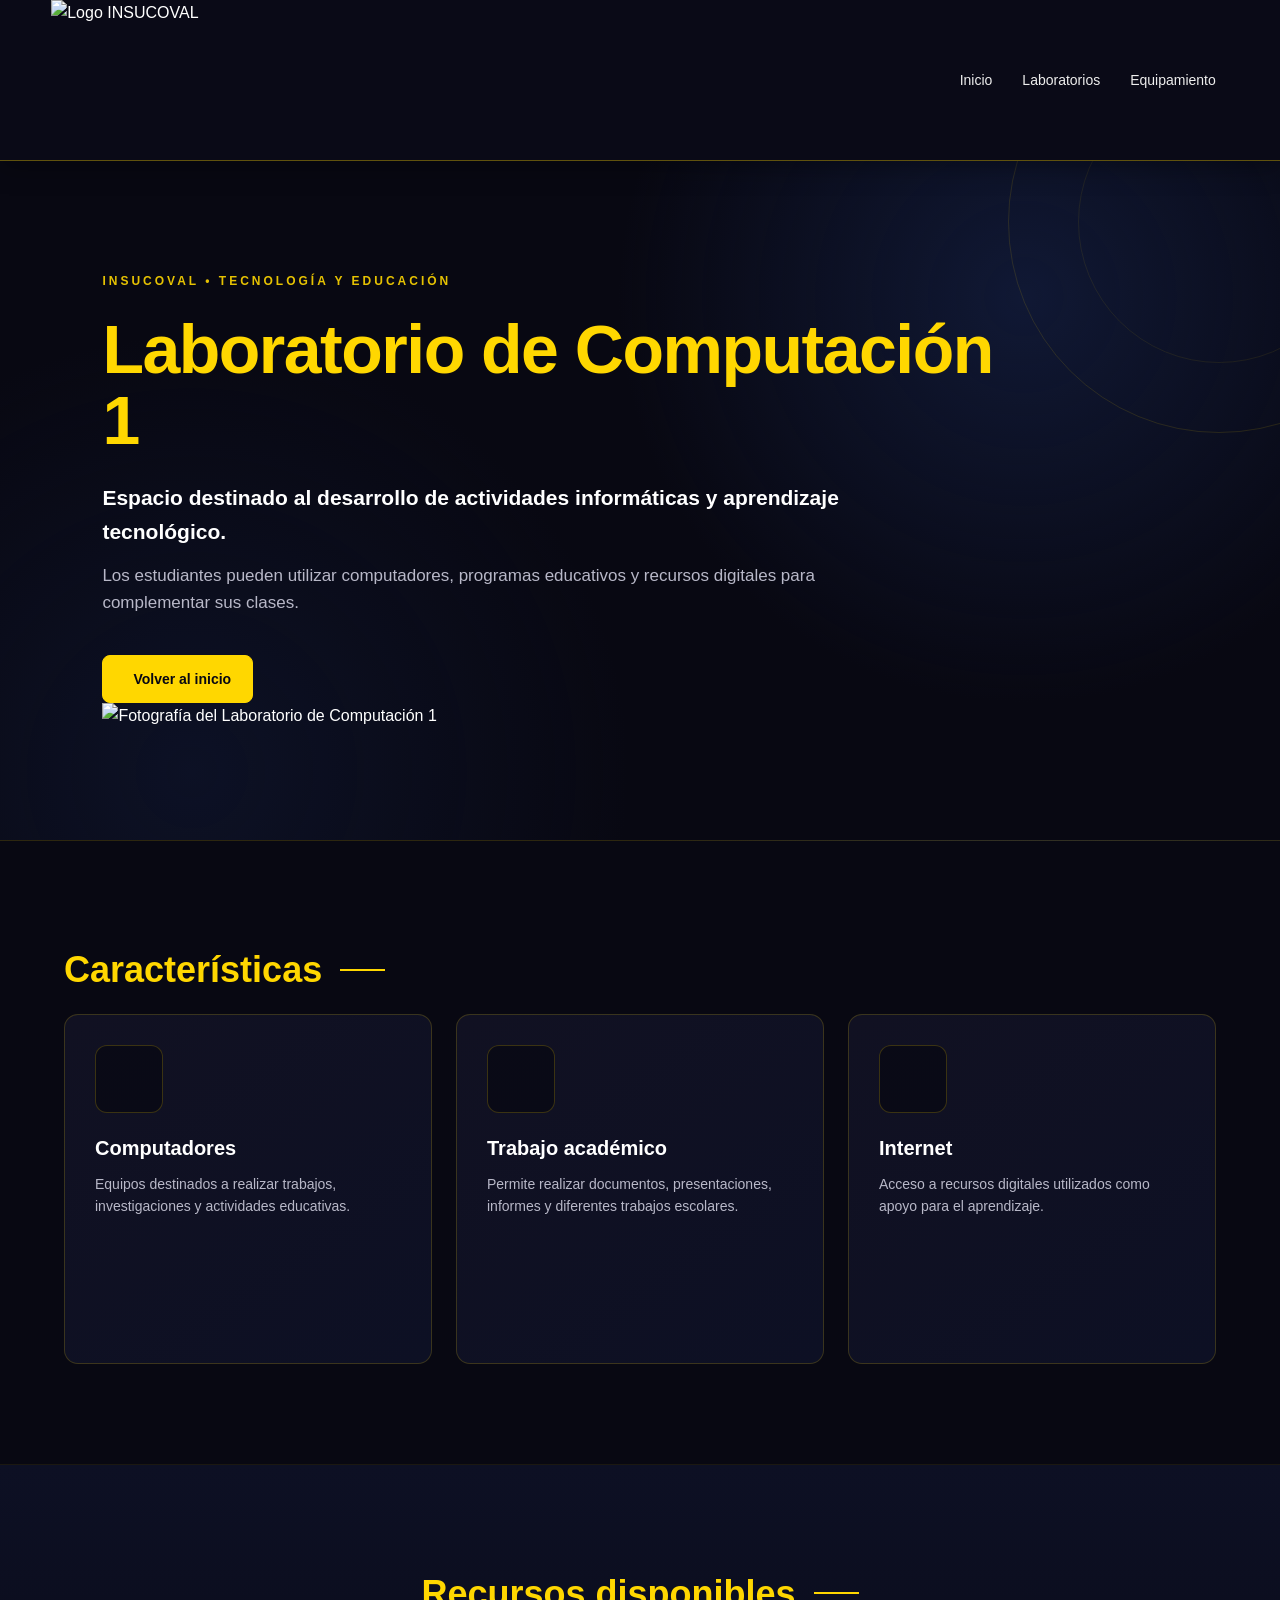
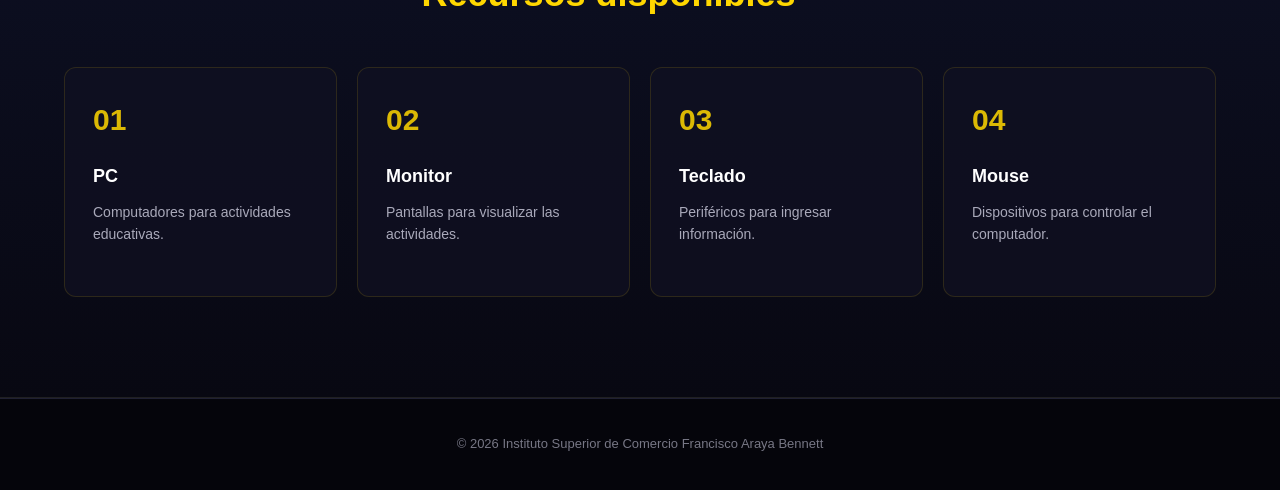
==== laboratorio1.html @ 27d72684 "Add files via upload" ====
<!DOCTYPE html>
<html lang="es">

<head>
    <meta charset="UTF-8">
    <meta name="viewport" content="width=device-width, initial-scale=1.0">

    <title>Laboratorio de Computación 1 | INSUCOVAL</title>

    <link rel="stylesheet" href="estilos.css">

    <script src="https://unpkg.com/lucide@latest"></script>
</head>

<body>

<header>

    <nav>

                   <div class="espacio-logo"> <img src="file:///C:/Users/Alumno/Downloads/ChatGPT%20Image%20Sep%204,%202026,%2009_43_34%20AM.png" alt="Logo INSUCOVAL"> </div>


        <ul>
            <li><a href="index.html">Inicio</a></li>
            <li><a href="index.html#laboratorios">Laboratorios</a></li>
            <li><a href="index.html#equipamiento">Equipamiento</a></li>
        </ul>

    </nav>

</header>


<main>

<section class="hero laboratorio-hero">

    <div class="hero-contenido">

        <div class="hero-text">

        <h2>
            Laboratorio de Computación 1
        </h2>

        <p>
            Espacio destinado al desarrollo de actividades
            informáticas y aprendizaje tecnológico.
        </p>

        <p>
            Los estudiantes pueden utilizar computadores,
            programas educativos y recursos digitales para
            complementar sus clases.
        </p>

        <br>

        <a href="index.html" class="boton">
            <i data-lucide="arrow-left"></i>
            Volver al inicio
        </a>

        </div>

        <div class="hero-imagen">
            <img src="imagenes/laboratorio1.jpg" alt="Fotografía del Laboratorio de Computación 1">
        </div>

    </div>

</section>


<section class="seccion">

    <h2>Características</h2>

    <div class="tarjetas">

        <article class="tarjeta">

            <div class="icono">
                <i data-lucide="monitor"></i>
            </div>

            <h3>Computadores</h3>

            <p>
                Equipos destinados a realizar trabajos,
                investigaciones y actividades educativas.
            </p>

        </article>


        <article class="tarjeta">

            <div class="icono">
                <i data-lucide="file-text"></i>
            </div>

            <h3>Trabajo académico</h3>

            <p>
                Permite realizar documentos, presentaciones,
                informes y diferentes trabajos escolares.
            </p>

        </article>


        <article class="tarjeta">

            <div class="icono">
                <i data-lucide="globe"></i>
            </div>

            <h3>Internet</h3>

            <p>
                Acceso a recursos digitales utilizados
                como apoyo para el aprendizaje.
            </p>

        </article>

    </div>

</section>


<section class="seccion oscuro">

    <h2>Recursos disponibles</h2>

    <div class="equipos">

        <div>
            <strong>01</strong>
            <h3>PC</h3>
            <p>Computadores para actividades educativas.</p>
        </div>

        <div>
            <strong>02</strong>
            <h3>Monitor</h3>
            <p>Pantallas para visualizar las actividades.</p>
        </div>

        <div>
            <strong>03</strong>
            <h3>Teclado</h3>
            <p>Periféricos para ingresar información.</p>
        </div>

        <div>
            <strong>04</strong>
            <h3>Mouse</h3>
            <p>Dispositivos para controlar el computador.</p>
        </div>

    </div>

</section>

</main>


<footer>
    <p>
        © 2026 Instituto Superior de Comercio Francisco Araya Bennett
    </p>
</footer>


<script src="script.js"></script>

<script>
    lucide.createIcons();
</script>

</body>
</html>
---- estilos.css ----
* {
    margin: 0;
    padding: 0;
    box-sizing: border-box;
}

html {
    scroll-behavior: smooth;
}

body {
    font-family: "Segoe UI", Arial, Helvetica, sans-serif;
    background: #080812;
    color: #ffffff;
    line-height: 1.6;
}


/* ==================== VARIABLES ==================== */

:root {
    --negro: #080812;
    --negro-header: #0b0b18;

    --azul-noche: #0d1024;
    --azul-card: #111122;
    --azul-claro: #111a38;

    --amarillo: #ffd700;
    --amarillo-oscuro: #d4a900;

    --texto: #ffffff;
    --texto-secundario: #b8b8c8;

    --borde: rgba(255, 215, 0, 0.18);

    --radio: 14px;

    --sombra:
        0 15px 40px rgba(0, 0, 0, 0.35);
}


/* ==================== HEADER ==================== */

header {
    position: sticky;
    top: 0;
    z-index: 1000;

    width: 100%;

    background: rgba(11, 11, 24, 0.94);

    border-bottom: 1px solid rgba(255, 215, 0, 0.35);

    backdrop-filter: blur(12px);

    box-shadow:
        0 5px 25px rgba(0, 0, 0, 0.35);
}


nav {
    width: 92%;
    max-width: 1250px;

    min-height: 82px;

    margin: auto;

    display: flex;
    align-items: center;
    justify-content: space-between;

    gap: 25px;
}


/* ==================== LOGO ==================== */

.logo {
    display: flex;
    align-items: center;

    gap: 12px;

    color: white;

    text-decoration: none;

    flex-shrink: 0;

    transition: 0.3s ease;
}

.logo:hover {
    transform: translateY(-1px);
}


/* Contenedor */

.espacio-logo {
    width: 160px;
    height: 160px;

    display: flex;
    align-items: center;
    justify-content: center;

    overflow: hidden;
}


/* Imagen */

.espacio-logo img {
    width: 160px;
    height: 160px;

    object-fit: contain;

    display: block;
}


/* Texto */

.logo span {
    color: var(--amarillo);

    font-size: 21px;

    font-weight: 800;

    letter-spacing: 1px;
}


/* ==================== MENÚ ==================== */
.titulo-activo {
    transform: scale(1.03);
    transition: transform 0.3s ease;
}

nav ul {
    display: flex;
    align-items: center;

    gap: 4px;

    list-style: none;
}

nav ul li {
    list-style: none;
}

nav ul li a {
    display: flex;
    align-items: center;

    gap: 7px;

    padding: 10px 13px;

    border-radius: 8px;

    color: #eeeeee;

    text-decoration: none;

    font-size: 14px;

    font-weight: 500;

    transition: 0.25s ease;
}

nav ul li a:hover {
    color: var(--amarillo);

    background: rgba(17, 26, 56, 0.9);

    transform: translateY(-1px);
}


/* ==================== ICONOS ==================== */

nav a svg {
    width: 17px;
    height: 17px;
}

.boton svg {
    width: 18px;
    height: 18px;
}

.icono svg {
    width: 38px;
    height: 38px;

    color: var(--amarillo);

    stroke-width: 1.7;
}

.equipos h3 svg {
    width: 21px;
    height: 21px;

    color: var(--amarillo);
}

.informacion h2 svg,
.contacto h2 svg {
    color: var(--amarillo);
}

footer svg {
    width: 16px;
    height: 16px;

    color: var(--amarillo);

    vertical-align: middle;
}


/* ==================== BOTÓN MENÚ ==================== */

.menu-btn {
    display: none;

    width: 45px;
    height: 42px;

    background: transparent;

    color: var(--amarillo);

    border: 1px solid var(--amarillo);

    border-radius: 8px;

    font-size: 23px;

    cursor: pointer;

    transition: 0.3s;
}

.menu-btn:hover {
    background: var(--amarillo);

    color: var(--negro);
}


/* ==================== HERO ==================== */

.hero {
    min-height: 680px;

    display: flex;
    align-items: center;

    padding: 90px 8%;

    position: relative;

    overflow: hidden;

    background:
        radial-gradient(
            circle at 80% 20%,
            rgba(17, 26, 56, 0.9),
            transparent 35%
        ),
        radial-gradient(
            circle at 15% 90%,
            rgba(17, 26, 56, 0.5),
            transparent 35%
        ),
        var(--negro);

    border-bottom: 1px solid rgba(255, 215, 0, 0.15);
}


/* Líneas decorativas */

.hero::before {
    content: "";

    position: absolute;

    width: 420px;
    height: 420px;

    right: -150px;
    top: -150px;

    border: 1px solid rgba(255, 215, 0, 0.12);

    border-radius: 50%;
}

.hero::after {
    content: "";

    position: absolute;

    width: 280px;
    height: 280px;

    right: -80px;
    top: -80px;

    border: 1px solid rgba(255, 215, 0, 0.08);

    border-radius: 50%;
}


.hero > div {
    position: relative;

    z-index: 2;

    max-width: 900px;
}


/* Pequeño detalle superior */

.hero > div::before {
    content: "INSUCOVAL • TECNOLOGÍA Y EDUCACIÓN";

    display: block;

    color: var(--amarillo);

    font-size: 12px;

    font-weight: 700;

    letter-spacing: 3px;

    margin-bottom: 22px;

    opacity: 0.9;
}


/* Título */

.hero h2 {
    display: flex;
    align-items: center;

    gap: 15px;

    margin-bottom: 25px;

    color: var(--amarillo);

    font-size: clamp(38px, 5.5vw, 68px);

    font-weight: 800;

    line-height: 1.05;

    letter-spacing: -1.5px;
}

.hero h2 svg {
    width: 52px;
    height: 52px;

    flex-shrink: 0;
}


/* Texto */

.hero p {
    max-width: 780px;

    margin-bottom: 13px;

    color: var(--texto-secundario);

    font-size: 17px;
}

.hero p:first-of-type {
    color: #ffffff;

    font-size: 21px;

    font-weight: 600;
}


/* ==================== BOTONES ==================== */

.boton {
    display: inline-flex;

    align-items: center;
    justify-content: center;

    gap: 9px;

    padding: 12px 21px;

    border: 1px solid var(--amarillo);

    border-radius: 8px;

    background: var(--amarillo);

    color: var(--negro);

    text-decoration: none;

    font-size: 14px;

    font-weight: 700;

    transition:
        transform 0.25s ease,
        box-shadow 0.25s ease,
        background 0.25s ease;
}

.boton:hover {
    transform: translateY(-3px);

    background: transparent;

    color: var(--amarillo);

    box-shadow:
        0 8px 25px rgba(255, 215, 0, 0.12);
}


/* ==================== SECCIONES ==================== */

.seccion {
    width: 90%;
    max-width: 1200px;

    margin: auto;

    padding: 100px 0;
}


.seccion > h2 {
    display: flex;
    align-items: center;

    gap: 10px;

    margin-bottom: 15px;

    color: var(--amarillo);

    font-size: 36px;

    font-weight: 750;
}


/* Línea decorativa */

.seccion > h2::after {
    content: "";

    display: block;

    width: 45px;
    height: 2px;

    margin-left: 8px;

    background: var(--amarillo);
}


/* Descripción */

.descripcion-seccion {
    max-width: 780px;

    margin-bottom: 45px;

    color: var(--texto-secundario);

    font-size: 16px;
}


/* ==================== TARJETAS ==================== */

.tarjetas {
    display: grid;

    grid-template-columns:
        repeat(3, 1fr);

    gap: 24px;
}


/* Tarjeta */

.tarjeta {
    position: relative;

    min-height: 350px;

    padding: 30px;

    display: flex;
    flex-direction: column;

    background:
        linear-gradient(
            145deg,
            #111122,
            #0d1024
        );

    border: 1px solid var(--borde);

    border-radius: var(--radio);

    overflow: hidden;

    opacity: 0;

    transform: translateY(25px);

    transition:
        opacity 0.6s ease,
        transform 0.35s ease,
        border-color 0.35s ease,
        box-shadow 0.35s ease;
}


/* Barra superior */

.tarjeta::before {
    content: "";

    position: absolute;

    top: 0;
    left: 0;

    width: 100%;
    height: 3px;

    background: var(--amarillo);

    transform: scaleX(0);

    transform-origin: left;

    transition: 0.35s;
}


.tarjeta:hover::before {
    transform: scaleX(1);
}


/* Visible */

.tarjeta.visible {
    opacity: 1;

    transform: translateY(0);
}


/* Hover */

.tarjeta:hover {
    transform: translateY(-8px);

    border-color: rgba(255, 215, 0, 0.55);

    box-shadow:
        0 18px 45px rgba(0, 0, 0, 0.45),
        0 0 25px rgba(255, 215, 0, 0.04);
}


/* Icono */

.icono {
    width: 68px;
    height: 68px;

    margin-bottom: 22px;

    display: flex;
    align-items: center;
    justify-content: center;

    background: rgba(8, 8, 18, 0.7);

    border: 1px solid rgba(255, 215, 0, 0.2);

    border-radius: 12px;

    transition: 0.3s;
}


.tarjeta:hover .icono {
    border-color: var(--amarillo);

    transform: scale(1.05);
}


/* Título */

.tarjeta h3 {
    display: flex;
    align-items: center;

    gap: 8px;

    margin-bottom: 12px;

    color: #ffffff;

    font-size: 20px;

    line-height: 1.3;
}


/* Texto */

.tarjeta p {
    flex-grow: 1;

    color: var(--texto-secundario);

    font-size: 14px;
}


/* ==================== SECCIÓN EQUIPAMIENTO ==================== */

.oscuro {
    width: 100%;
    max-width: none;

    padding-left: 5%;
    padding-right: 5%;

    background:
        linear-gradient(
            180deg,
            #0d1024,
            #080812
        );

    border-top: 1px solid rgba(255, 215, 0, 0.08);

    border-bottom: 1px solid rgba(255, 215, 0, 0.08);
}


.oscuro > h2 {
    max-width: 1200px;

    margin-left: auto;
    margin-right: auto;

    justify-content: center;

    text-align: center;
}


/* Equipos */

.equipos {
    max-width: 1200px;

    margin: 45px auto 0;

    display: grid;

    grid-template-columns:
        repeat(4, 1fr);

    gap: 20px;
}


.equipos > div {
    position: relative;

    padding: 28px;

    min-height: 230px;

    background: rgba(17, 17, 34, 0.75);

    border: 1px solid rgba(255, 215, 0, 0.13);

    border-radius: 12px;

    transition: 0.3s;
}


.equipos > div:hover {
    transform: translateY(-6px);

    border-color: rgba(255, 215, 0, 0.45);

    box-shadow:
        0 12px 35px rgba(0, 0, 0, 0.3);
}


/* Número */

.equipos strong {
    display: block;

    margin-bottom: 18px;

    color: var(--amarillo);

    font-size: 30px;

    font-weight: 800;

    opacity: 0.85;
}


/* Título */

.equipos h3 {
    display: flex;
    align-items: center;

    gap: 8px;

    margin-bottom: 10px;

    color: #ffffff;

    font-size: 18px;
}


/* Texto */

.equipos p {
    color: #a9a9ba;

    font-size: 14px;
}


/* ==================== SOBRE EL INSTITUTO ==================== */

.informacion {
    max-width: 900px;

    padding-top: 110px;
    padding-bottom: 110px;
}


.informacion h2 {
    margin-bottom: 30px;
}


.informacion p {
    color: #c4c4d0;

    font-size: 16px;

    line-height: 1.8;
}


/* Primer párrafo */

.informacion p:first-of-type {
    color: #ffffff;

    font-size: 18px;

    font-weight: 500;
}


/* ==================== CONTACTO ==================== */

.contacto {
    position: relative;

    padding: 95px 20px;

    text-align: center;

    background:
        radial-gradient(
            circle at center,
            #111a38,
            #080812 65%
        );

    border-top: 1px solid rgba(255, 215, 0, 0.3);
}


.contacto h2 {
    display: flex;
    align-items: center;
    justify-content: center;

    gap: 10px;

    margin-bottom: 15px;

    color: var(--amarillo);

    font-size: 34px;
}


.contacto p {
    color: var(--texto-secundario);

    font-size: 16px;
}


/* ==================== FOOTER ==================== */

footer {
    padding: 30px 20px;

    text-align: center;

    background: #05050b;

    border-top: 1px solid #202033;

    color: #777785;

    font-size: 13px;
}


footer p {
    margin: 5px 0;
}


/* ==================== BOTÓN VOLVER ARRIBA ==================== */

.arriba {
    position: fixed;

    right: 25px;
    bottom: 25px;

    width: 48px;
    height: 48px;

    display: flex;
    align-items: center;
    justify-content: center;

    border: 1px solid var(--amarillo);

    border-radius: 50%;

    background: #10102a;

    color: var(--amarillo);

    font-size: 21px;

    cursor: pointer;

    opacity: 0;
    visibility: hidden;

    transform: translateY(15px);

    transition: 0.3s;

    z-index: 999;
}


.arriba.mostrar {
    opacity: 1;

    visibility: visible;

    transform: translateY(0);
}


.arriba:hover {
    background: var(--amarillo);

    color: var(--negro);

    transform: translateY(-4px);
}


/* =========================================================
   RESPONSIVE
   ========================================================= */


/* ==================== TABLET ==================== */

@media (max-width: 1050px) {

    nav {
        width: 94%;
    }

    nav ul {
        gap: 0;
    }

    nav ul li a {
        padding: 9px 8px;

        font-size: 13px;
    }


    .tarjetas {
        grid-template-columns:
            repeat(2, 1fr);
    }


    .equipos {
        grid-template-columns:
            repeat(2, 1fr);
    }

}


/* ==================== MÓVIL ==================== */

@media (max-width: 720px) {

    /* HEADER */

    nav {
        min-height: 75px;

        position: relative;
    }


    /* LOGO */

    .espacio-logo,
    .espacio-logo img {
        width: 55px;
        height: 55px;
    }


    .logo span {
        font-size: 18px;
    }


    /* BOTÓN */

    .menu-btn {
        display: block;
    }


    /* MENÚ */

    nav ul {
        position: absolute;

        top: 75px;
        left: 0;

        width: 100%;

        display: none;

        flex-direction: column;

        padding: 8px;

        background: #0b0b18;

        border: 1px solid rgba(255, 215, 0, 0.15);

        border-top: none;

        border-radius: 0 0 10px 10px;

        box-shadow:
            0 15px 30px rgba(0, 0, 0, 0.4);
    }


    nav ul.mostrar {
        display: flex;
    }


    nav ul li {
        width: 100%;
    }


    nav ul li a {
        width: 100%;

        justify-content: center;

        padding: 13px;
    }


    /* HERO */

    .hero {
        min-height: 600px;

        padding: 75px 7%;
    }


    .hero > div::before {
        font-size: 10px;

        letter-spacing: 2px;
    }


    .hero h2 {
        flex-direction: column;

        align-items: flex-start;

        font-size: 42px;

        letter-spacing: -0.8px;
    }


    .hero h2 svg {
        width: 42px;
        height: 42px;
    }


    .hero p {
        font-size: 16px;
    }


    .hero p:first-of-type {
        font-size: 18px;
    }


    /* SECCIONES */

    .seccion {
        width: 88%;

        padding: 75px 0;
    }


    .seccion > h2 {
        font-size: 30px;
    }


    /* TARJETAS */

    .tarjetas {
        grid-template-columns: 1fr;
    }


    .tarjeta {
        min-height: 320px;
    }


    /* EQUIPOS */

    .oscuro {
        padding-left: 6%;
        padding-right: 6%;
    }


    .equipos {
        grid-template-columns: 1fr;
    }


    /* CONTACTO */

    .contacto {
        padding: 75px 20px;
    }


    .contacto h2 {
        flex-direction: column;

        font-size: 28px;
    }


    /* BOTÓN ARRIBA */

    .arriba {
        right: 18px;
        bottom: 18px;

        width: 45px;
        height: 45px;
    }

}


/* ==================== MÓVIL PEQUEÑO ==================== */

@media (max-width: 450px) {

    .logo span {
        font-size: 16px;
    }


    .espacio-logo,
    .espacio-logo img {
        width: 48px;
        height: 48px;
    }


    .hero {
        padding-left: 6%;
        padding-right: 6%;
    }


    .hero h2 {
        font-size: 34px;
    }


    .hero > div::before {
        letter-spacing: 1.5px;
    }


    .seccion > h2 {
        font-size: 27px;
    }


    .tarjeta {
        padding: 25px;
    }


    .boton {
        width: 100%;
    }


    .contacto h2 {
        font-size: 25px;
    }

}

/* ==================== PERSONAS ==================== */

.personas {
    display: grid;
    grid-template-columns: repeat(2, 1fr);
    gap: 30px;
    margin-top: 30px;
}

.persona {
    position: relative;
    padding: 30px;
    background:
        linear-gradient(
            145deg,
            #111122,
            #0d1024
        );
    border: 1px solid var(--borde);
    border-radius: var(--radio);
    text-align: center;
    transition:
        transform 0.35s ease,
        border-color 0.35s ease,
        box-shadow 0.35s ease;
}

.persona::before {
    content: "";
    position: absolute;
    top: 0;
    left: 0;
    width: 100%;
    height: 3px;
    background: var(--amarillo);
    transform: scaleX(0);
    transform-origin: left;
    transition: 0.35s;
}

.persona:hover::before {
    transform: scaleX(1);
}

.persona:hover {
    transform: translateY(-8px);
    border-color: rgba(255, 215, 0, 0.55);
    box-shadow:
        0 18px 45px rgba(0, 0, 0, 0.45),
        0 0 25px rgba(255, 215, 0, 0.04);
}

.persona-icono {
    width: 68px;
    height: 68px;
    margin: 0 auto 22px;

    display: flex;
    align-items: center;
    justify-content: center;

    background: rgba(8, 8, 18, 0.7);
    border: 1px solid rgba(255, 215, 0, 0.2);
    border-radius: 12px;

    color: var(--amarillo);
    transition: 0.3s;
}

.persona:hover .persona-icono {
    border-color: var(--amarillo);
    transform: scale(1.05);
}

.persona-icono svg {
    width: 38px;
    height: 38px;
}

.persona h3 {
    margin-bottom: 12px;
    color: #ffffff;
    font-size: 20px;
}

.persona p {
    color: var(--texto-secundario);
    font-size: 14px;
    line-height: 1.8;
    margin-bottom: 10px;
}

.persona p:last-child {
    margin-bottom: 0;
}


/* ==================== PERSONAS RESPONSIVE ==================== */

@media (max-width: 1050px) {

    .personas {
        grid-template-columns: repeat(2, 1fr);
    }

}

@media (max-width: 720px) {

    .personas {
        grid-template-columns: 1fr;
        gap: 20px;
    }

    .persona {
        padding: 25px;
    }

}
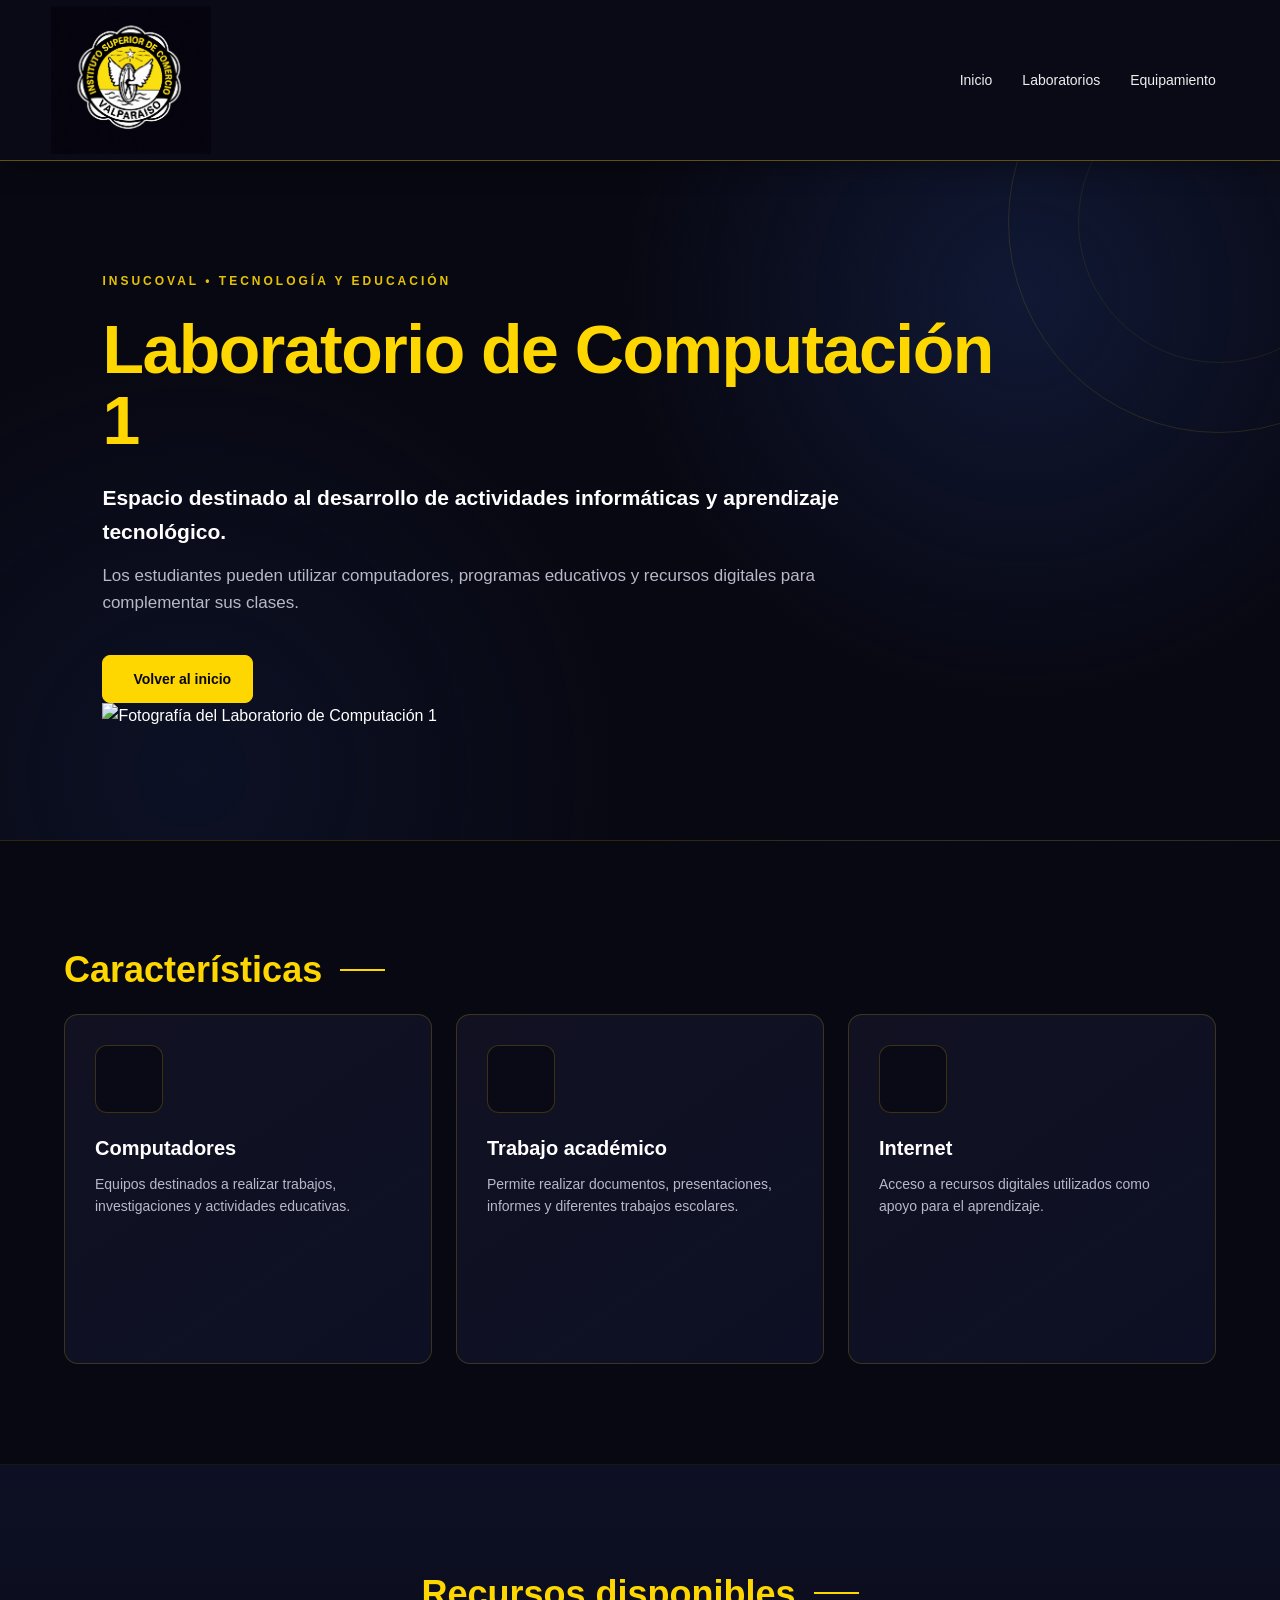
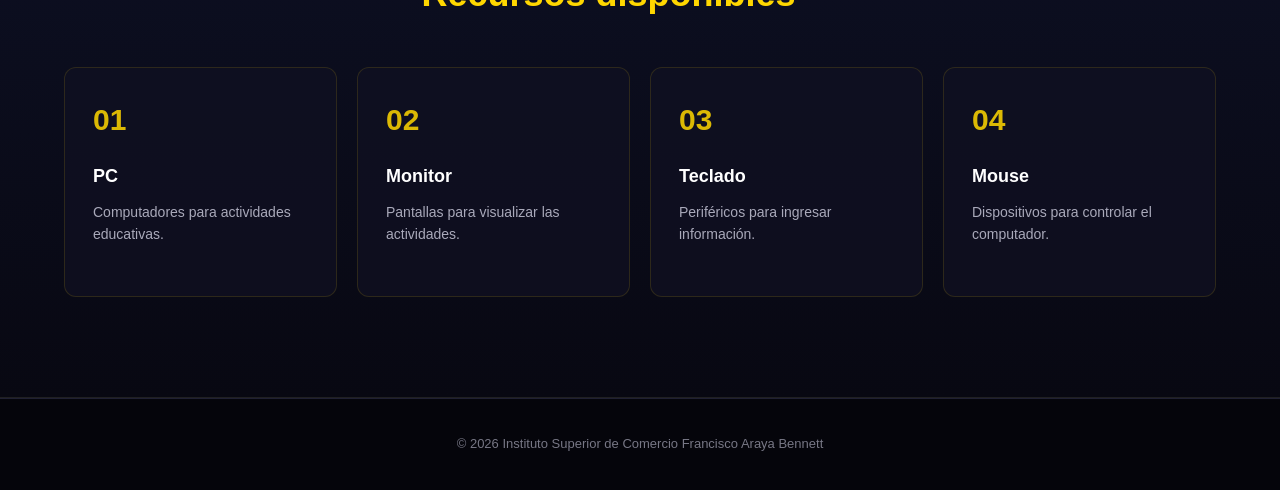
==== commit 8064f8e6: "Update laboratorio1.html" ====
--- a/laboratorio1.html
+++ b/laboratorio1.html
@@ -18,7 +18,7 @@
 
     <nav>
 
-                   <div class="espacio-logo"> <img src="file:///C:/Users/Alumno/Downloads/ChatGPT%20Image%20Sep%204,%202026,%2009_43_34%20AM.png" alt="Logo INSUCOVAL"> </div>
+                   <div class="espacio-logo"> <img src="img/logoinsucovalpo.jpeg" alt="Logo INSUCOVAL"> </div>
 
 
         <ul>
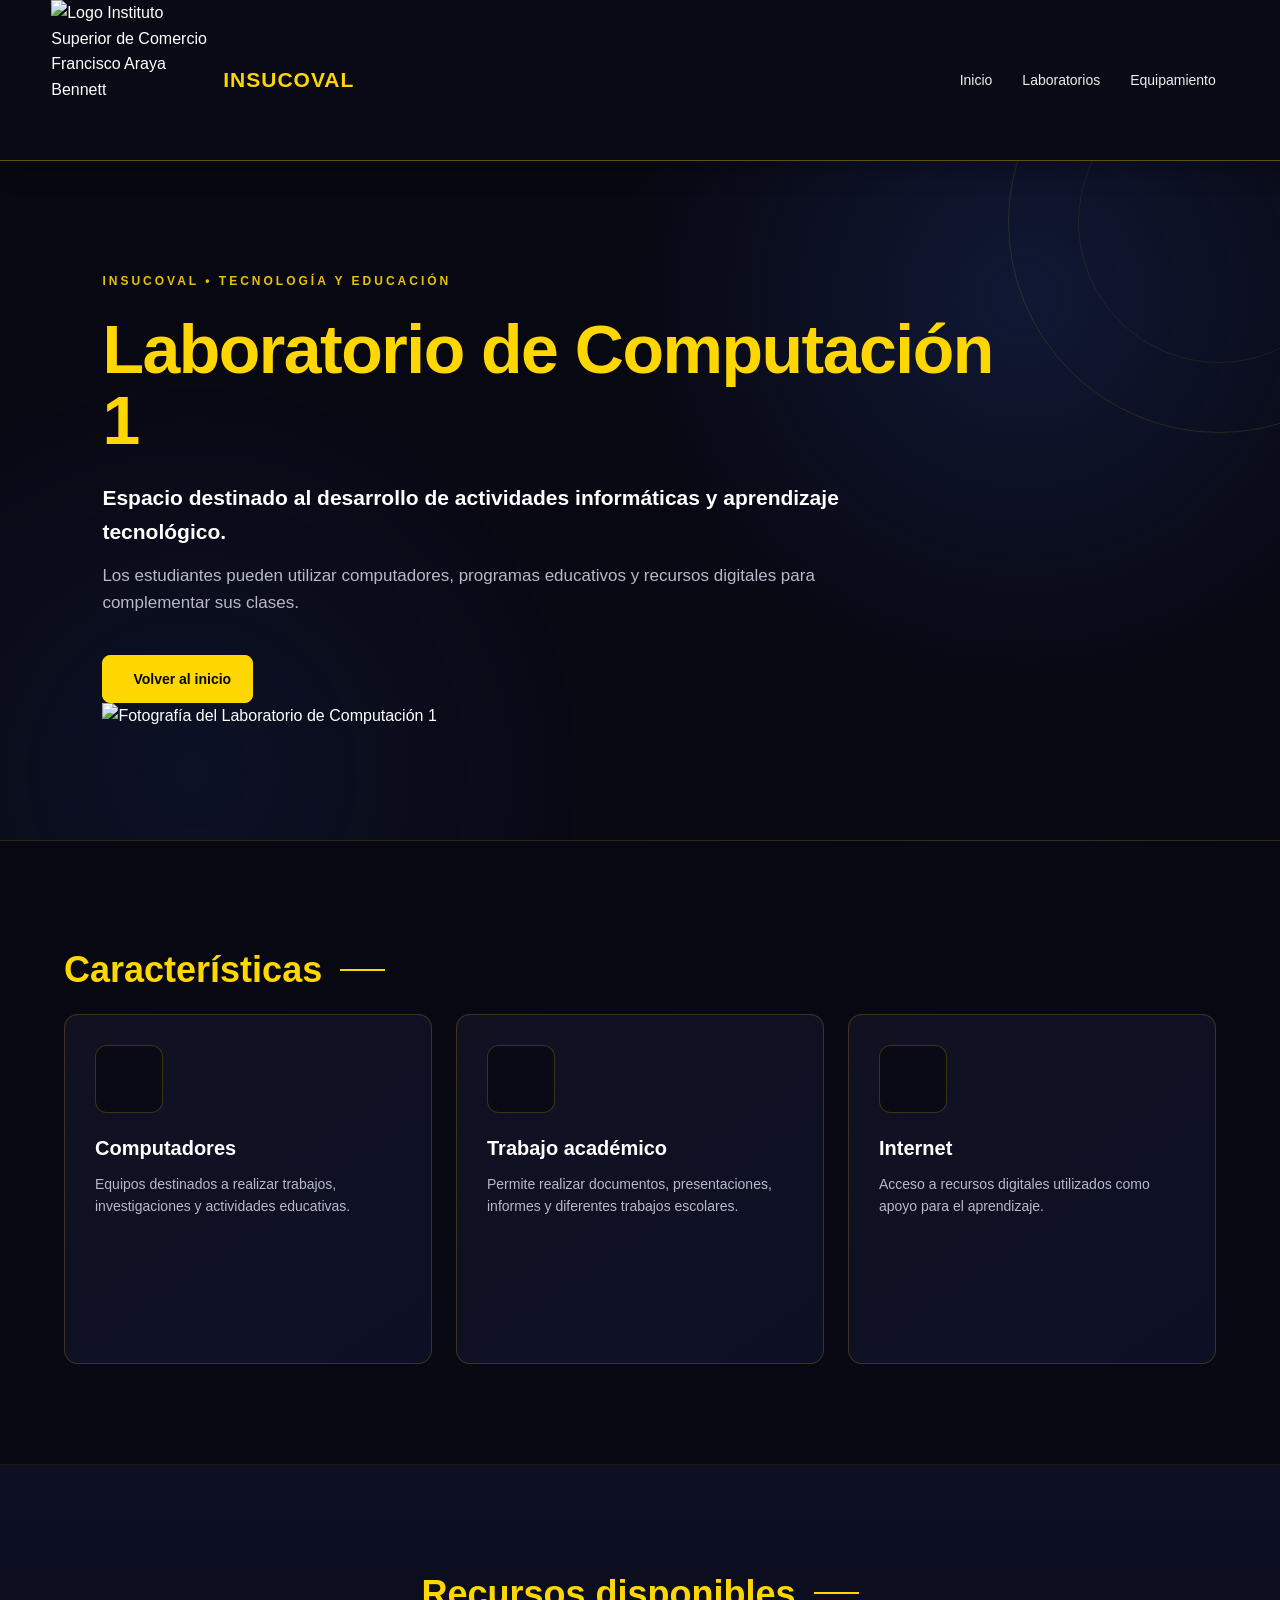
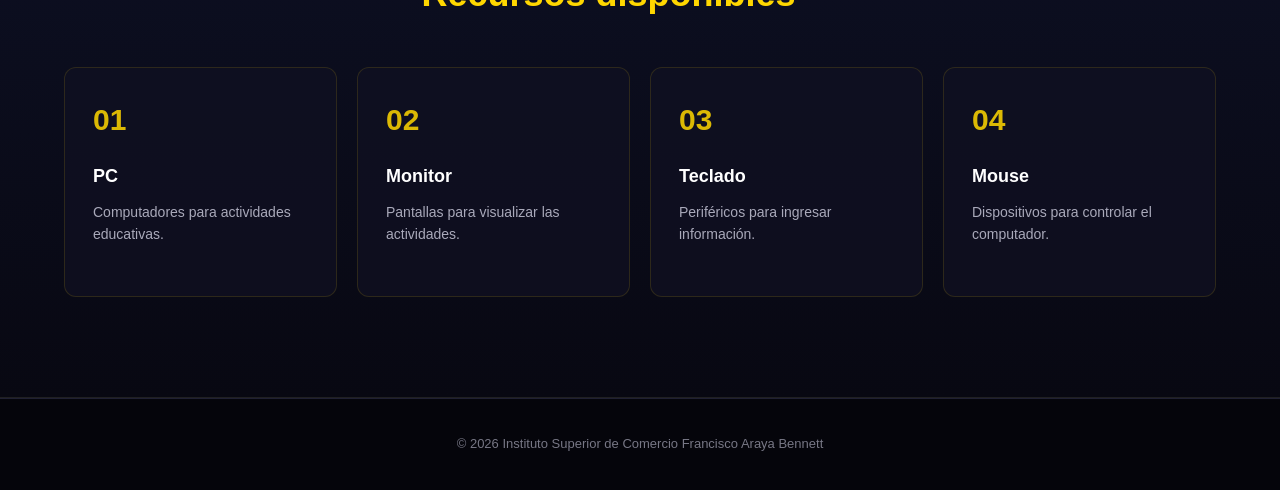
==== commit 48477eea: "Update laboratorio1.html" ====
--- a/laboratorio1.html
+++ b/laboratorio1.html
@@ -18,8 +18,19 @@
 
     <nav>
 
-                   <div class="espacio-logo"> <img src="img/logoinsucovalpo.jpeg" alt="Logo INSUCOVAL"> </div>
+<a href="index.html" class="logo">
 
+                <div class="espacio-logo">
+
+                    <img
+                        src="C:\Users\Alumno\Desktop\Cristobal Rojas\proyecto\ChatGPT Image 9 sept 2026, 12_48_31.png"
+                        alt="Logo Instituto Superior de Comercio Francisco Araya Bennett">
+
+                </div>
+
+                <span>INSUCOVAL</span>
+
+            </a>
 
         <ul>
             <li><a href="index.html">Inicio</a></li>
